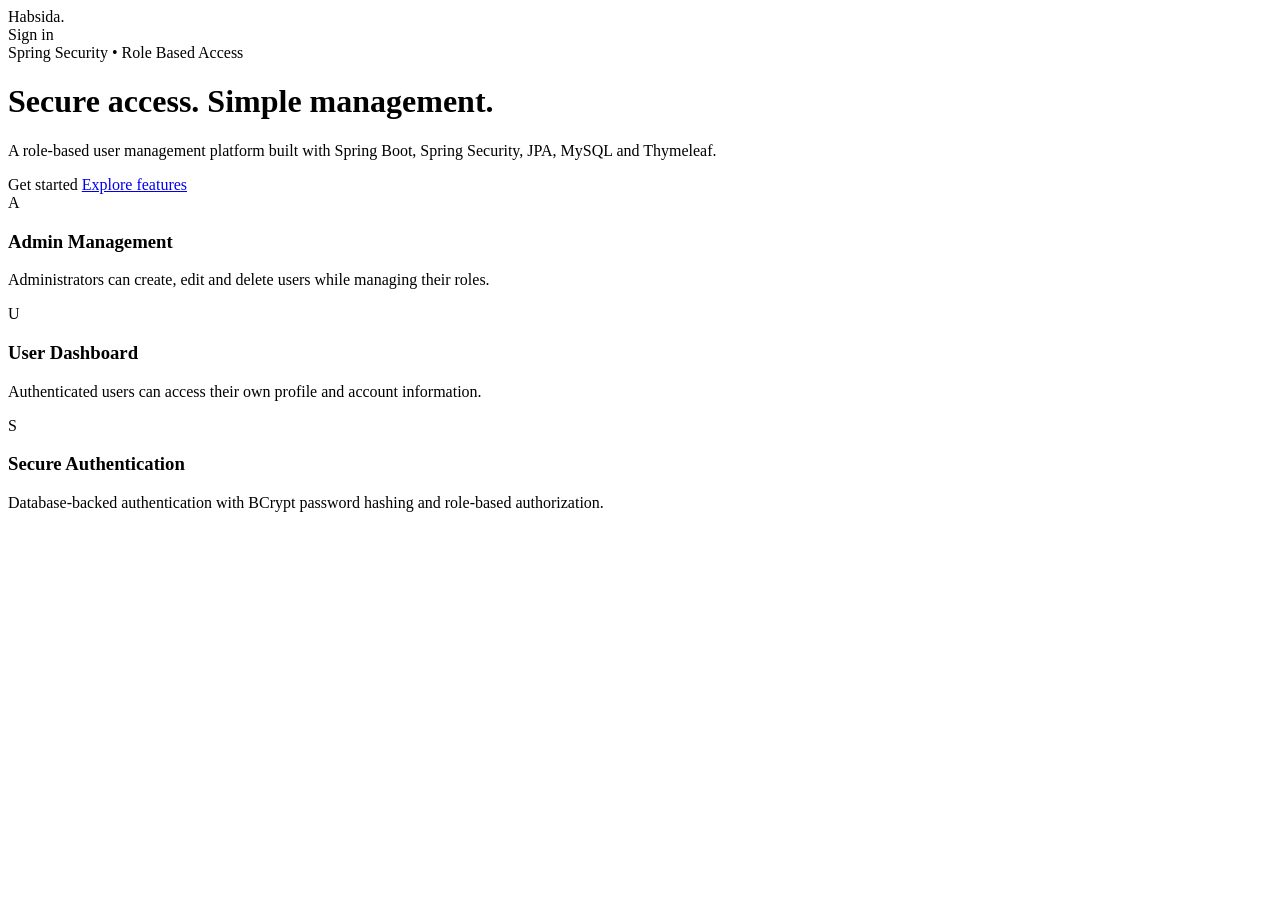
==== src/main/resources/templates/index.html @ 2ce230bf "Admin and user roles task completed" ====
<!DOCTYPE html>
<html lang="en"
      xmlns:th="http://www.thymeleaf.org">

<head>
    <meta charset="UTF-8">
    <meta name="viewport"
          content="width=device-width, initial-scale=1.0">

    <title>Habsida Security</title>

    <link rel="stylesheet"
          th:href="@{/css/style.css}">
</head>

<body>

<div class="landing">

    <nav class="landing-nav">

        <div class="brand">
            Habsida<span>.</span>
        </div>

        <a class="nav-login"
           th:href="@{/login}">
            Sign in
        </a>

    </nav>

    <main class="hero">

        <div class="hero-content">

            <div class="hero-badge">
                Spring Security • Role Based Access
            </div>

            <h1>
                Secure access.
                <span>Simple management.</span>
            </h1>

            <p>
                A role-based user management platform built with
                Spring Boot, Spring Security, JPA, MySQL and Thymeleaf.
            </p>

            <div class="hero-actions">

                <a class="btn btn-primary"
                   th:href="@{/login}">
                    Get started
                </a>

                <a class="btn btn-secondary"
                   href="#features">
                    Explore features
                </a>

            </div>

        </div>

    </main>

    <section class="features"
             id="features">

        <div class="feature-card">

            <div class="feature-icon">
                A
            </div>

            <h3>Admin Management</h3>

            <p>
                Administrators can create, edit and delete
                users while managing their roles.
            </p>

        </div>

        <div class="feature-card">

            <div class="feature-icon">
                U
            </div>

            <h3>User Dashboard</h3>

            <p>
                Authenticated users can access their own
                profile and account information.
            </p>

        </div>

        <div class="feature-card">

            <div class="feature-icon">
                S
            </div>

            <h3>Secure Authentication</h3>

            <p>
                Database-backed authentication with BCrypt
                password hashing and role-based authorization.
            </p>

        </div>

    </section>

</div>

</body>
</html>
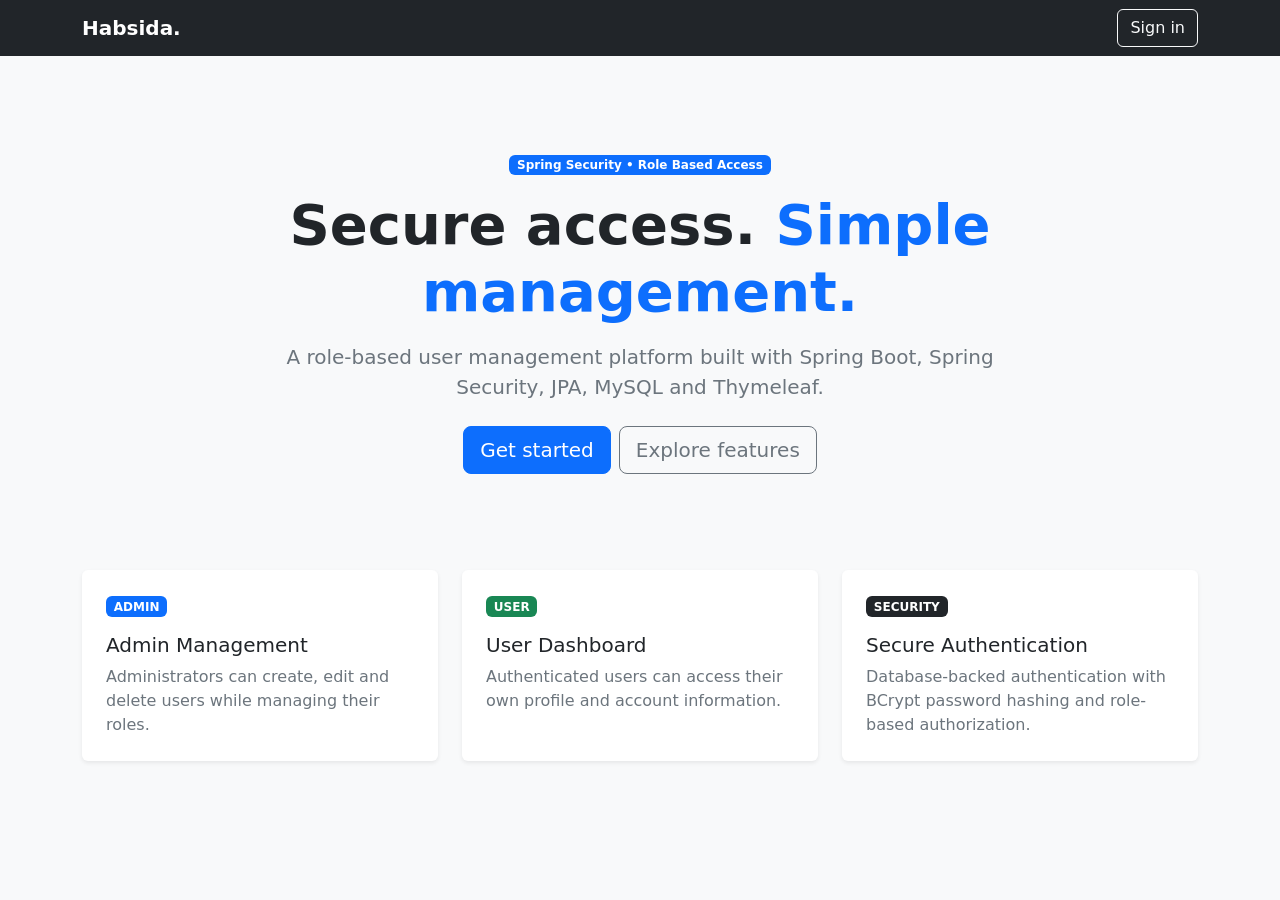
==== commit fe8f4dc8: "Add Bootstrap styling to existing pages" ====
--- a/src/main/resources/templates/index.html
+++ b/src/main/resources/templates/index.html
@@ -9,53 +9,62 @@
 
     <title>Habsida Security</title>
 
-    <link rel="stylesheet"
-          th:href="@{/css/style.css}">
+    <!-- Bootstrap CSS -->
+    <link href="https://cdn.jsdelivr.net/npm/bootstrap@5.3.8/dist/css/bootstrap.min.css"
+          rel="stylesheet">
 </head>
 
-<body>
+<body class="bg-light">
 
-<div class="landing">
+<!-- Navigation -->
+<nav class="navbar navbar-expand-lg navbar-dark bg-dark">
+    <div class="container">
 
-    <nav class="landing-nav">
+        <a class="navbar-brand fw-bold"
+           th:href="@{/}">
+            Habsida.
+        </a>
 
-        <div class="brand">
-            Habsida<span>.</span>
-        </div>
-
-        <a class="nav-login"
+        <a class="btn btn-outline-light"
            th:href="@{/login}">
             Sign in
         </a>
 
-    </nav>
+    </div>
+</nav>
 
-    <main class="hero">
 
-        <div class="hero-content">
+<!-- Hero -->
+<main class="container py-5">
 
-            <div class="hero-badge">
+    <div class="row justify-content-center text-center py-5">
+
+        <div class="col-lg-8">
+
+            <span class="badge text-bg-primary mb-3">
                 Spring Security • Role Based Access
-            </div>
+            </span>
 
-            <h1>
+            <h1 class="display-4 fw-bold mb-3">
                 Secure access.
-                <span>Simple management.</span>
+                <span class="text-primary">
+                    Simple management.
+                </span>
             </h1>
 
-            <p>
+            <p class="lead text-secondary mb-4">
                 A role-based user management platform built with
                 Spring Boot, Spring Security, JPA, MySQL and Thymeleaf.
             </p>
 
-            <div class="hero-actions">
+            <div class="d-flex justify-content-center gap-2">
 
-                <a class="btn btn-primary"
+                <a class="btn btn-primary btn-lg"
                    th:href="@{/login}">
                     Get started
                 </a>
 
-                <a class="btn btn-secondary"
+                <a class="btn btn-outline-secondary btn-lg"
                    href="#features">
                     Explore features
                 </a>
@@ -64,59 +73,105 @@
 
         </div>
 
-    </main>
+    </div>
 
-    <section class="features"
-             id="features">
+</main>
 
-        <div class="feature-card">
 
-            <div class="feature-icon">
-                A
+<!-- Features -->
+<section class="container pb-5"
+         id="features">
+
+    <div class="row g-4">
+
+        <!-- Admin -->
+        <div class="col-md-4">
+
+            <div class="card h-100 shadow-sm border-0">
+
+                <div class="card-body p-4">
+
+                    <span class="badge text-bg-primary mb-3">
+                        ADMIN
+                    </span>
+
+                    <h3 class="h5">
+                        Admin Management
+                    </h3>
+
+                    <p class="text-secondary mb-0">
+                        Administrators can create, edit and delete
+                        users while managing their roles.
+                    </p>
+
+                </div>
+
             </div>
-
-            <h3>Admin Management</h3>
-
-            <p>
-                Administrators can create, edit and delete
-                users while managing their roles.
-            </p>
 
         </div>
 
-        <div class="feature-card">
 
-            <div class="feature-icon">
-                U
+        <!-- User -->
+        <div class="col-md-4">
+
+            <div class="card h-100 shadow-sm border-0">
+
+                <div class="card-body p-4">
+
+                    <span class="badge text-bg-success mb-3">
+                        USER
+                    </span>
+
+                    <h3 class="h5">
+                        User Dashboard
+                    </h3>
+
+                    <p class="text-secondary mb-0">
+                        Authenticated users can access their own
+                        profile and account information.
+                    </p>
+
+                </div>
+
             </div>
-
-            <h3>User Dashboard</h3>
-
-            <p>
-                Authenticated users can access their own
-                profile and account information.
-            </p>
 
         </div>
 
-        <div class="feature-card">
 
-            <div class="feature-icon">
-                S
+        <!-- Security -->
+        <div class="col-md-4">
+
+            <div class="card h-100 shadow-sm border-0">
+
+                <div class="card-body p-4">
+
+                    <span class="badge text-bg-dark mb-3">
+                        SECURITY
+                    </span>
+
+                    <h3 class="h5">
+                        Secure Authentication
+                    </h3>
+
+                    <p class="text-secondary mb-0">
+                        Database-backed authentication with BCrypt
+                        password hashing and role-based authorization.
+                    </p>
+
+                </div>
+
             </div>
-
-            <h3>Secure Authentication</h3>
-
-            <p>
-                Database-backed authentication with BCrypt
-                password hashing and role-based authorization.
-            </p>
 
         </div>
 
-    </section>
+    </div>
 
-</div>
+</section>
+
+
+<!-- Bootstrap JS -->
+<script src="https://cdn.jsdelivr.net/npm/bootstrap@5.3.8/dist/js/bootstrap.bundle.min.js">
+</script>
 
 </body>
 </html>
